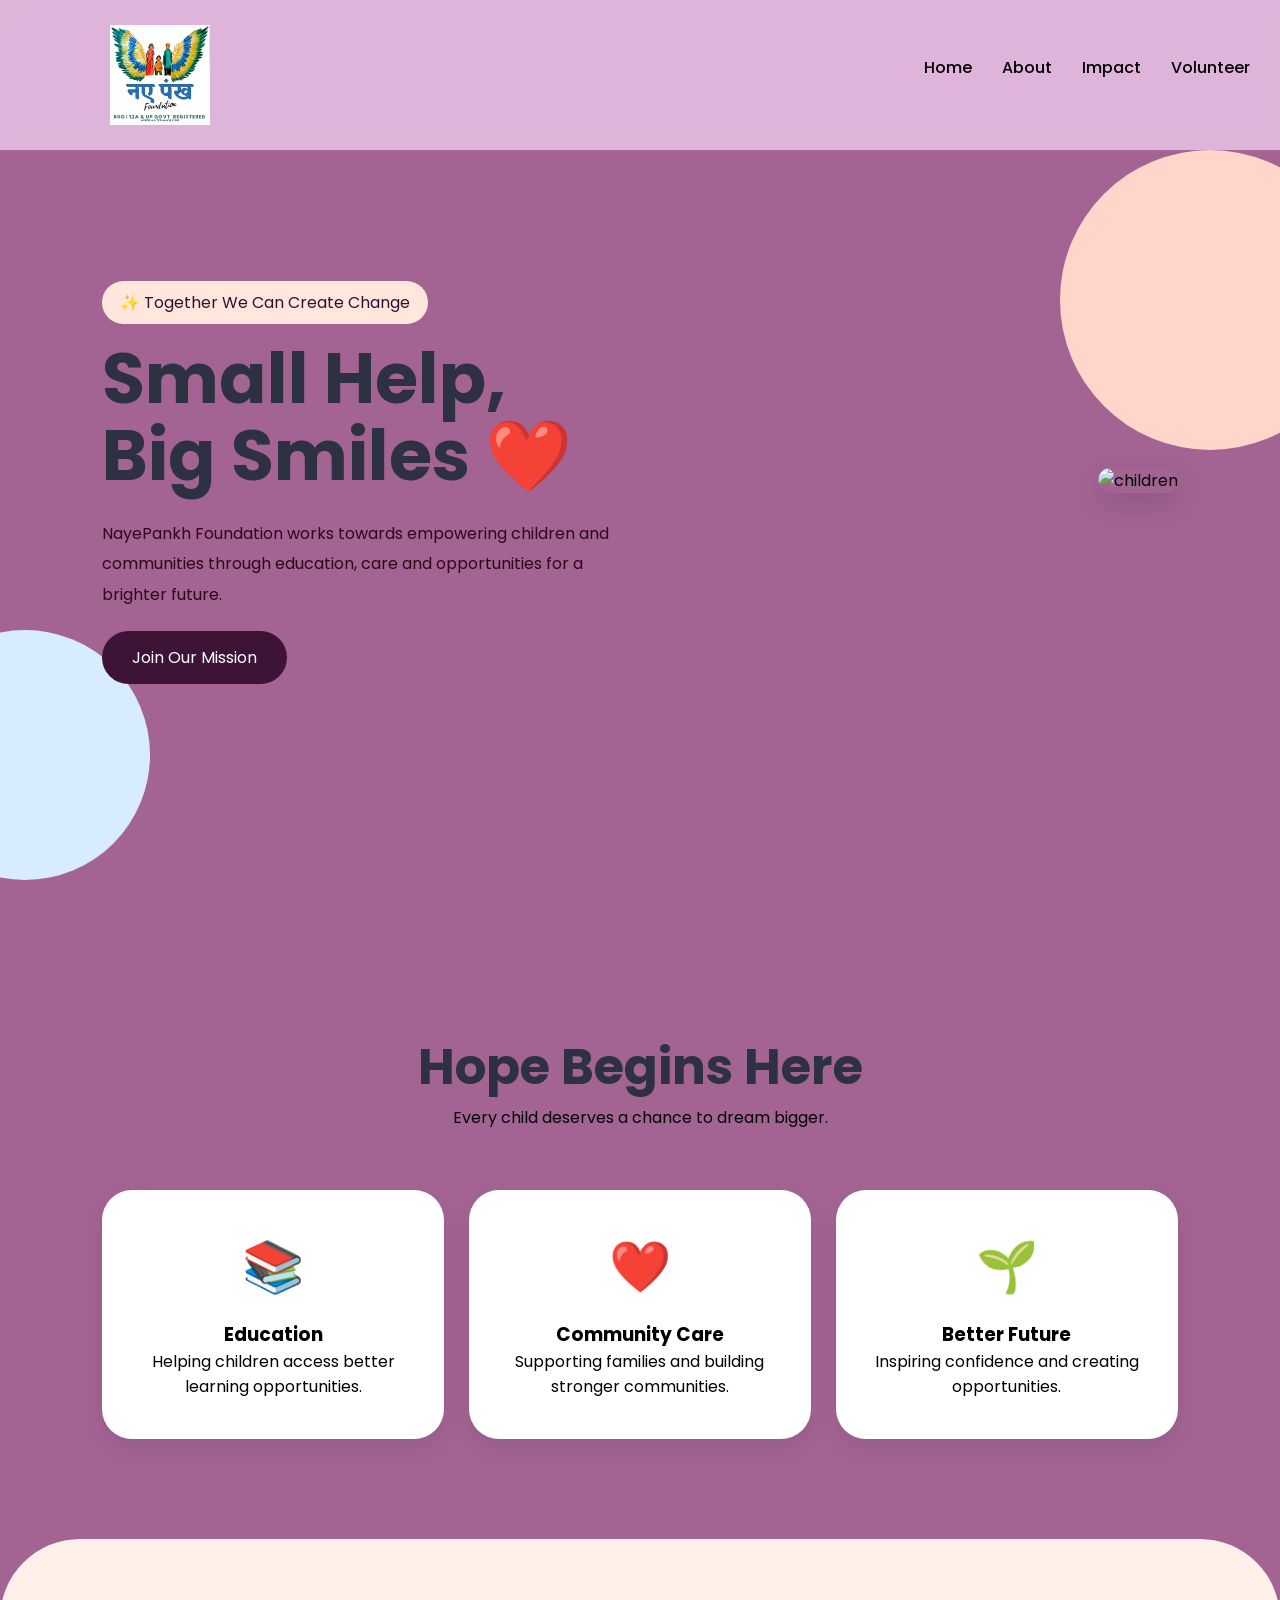
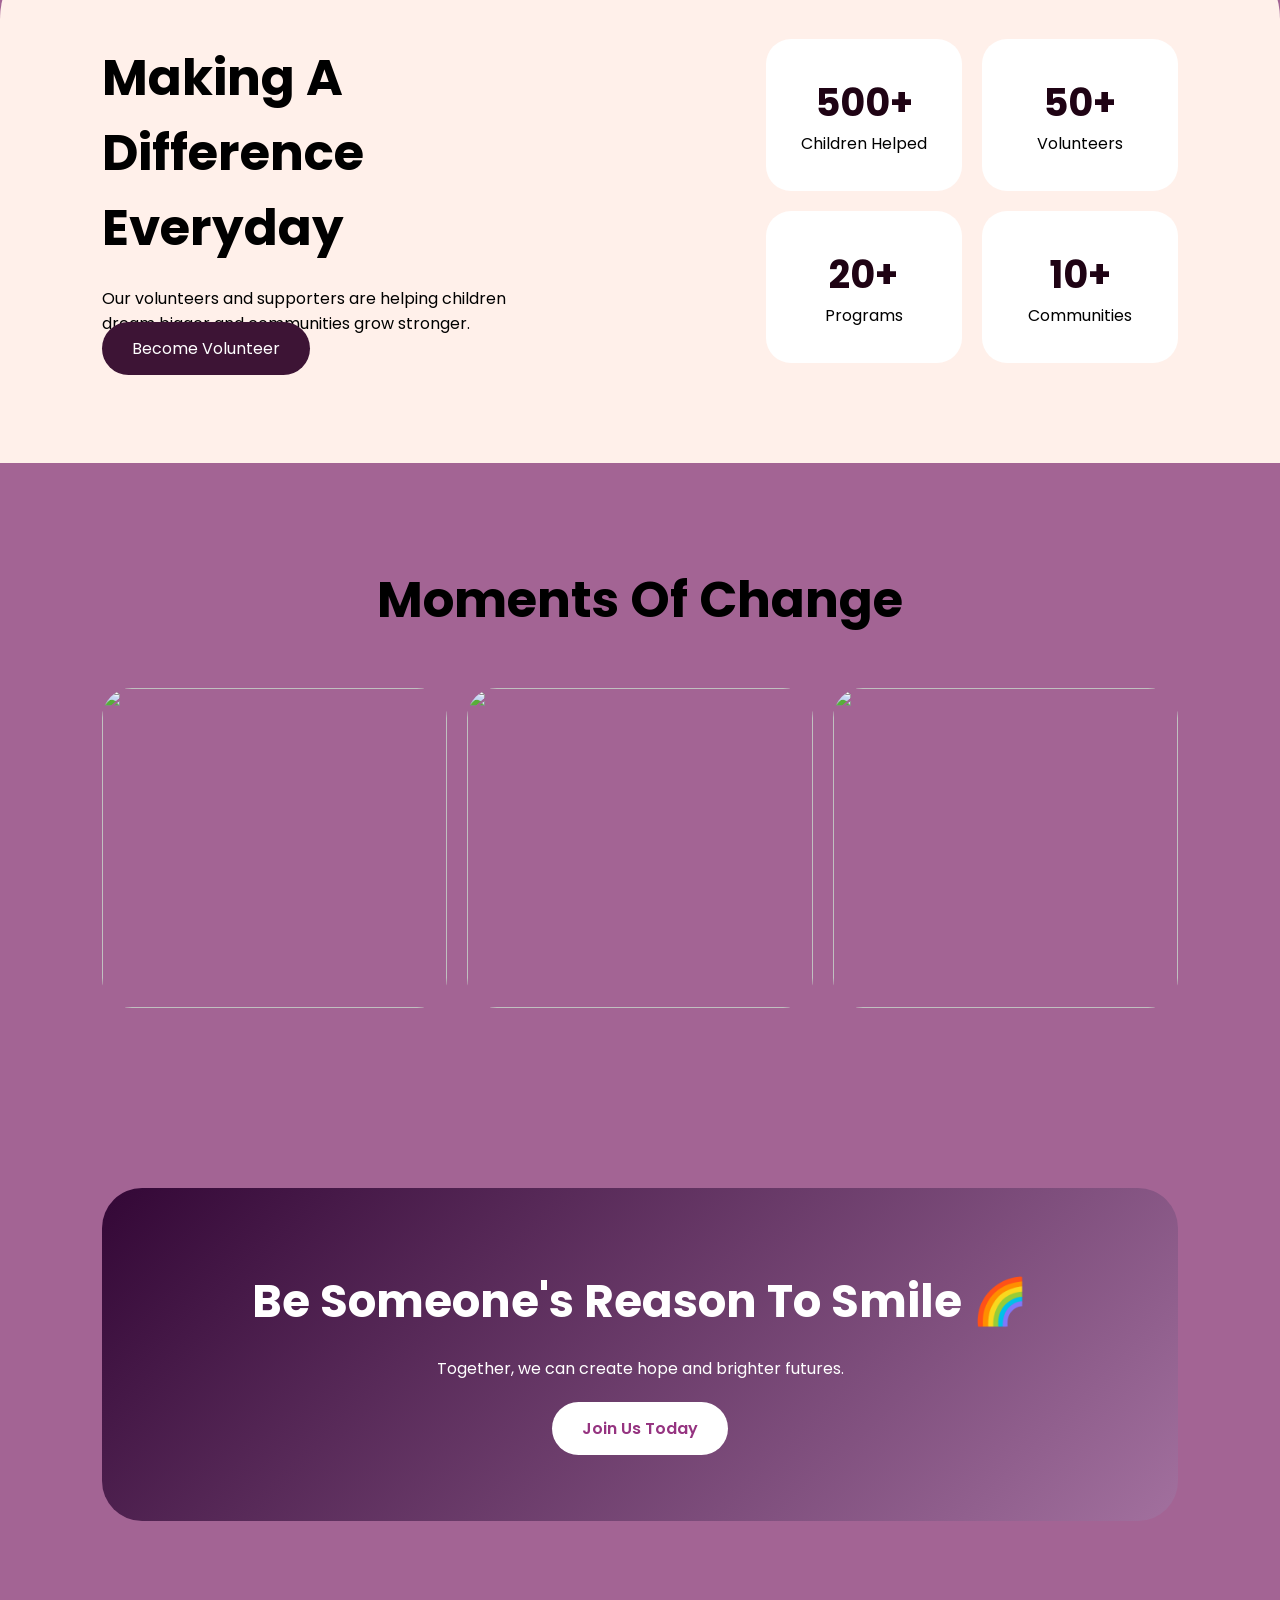
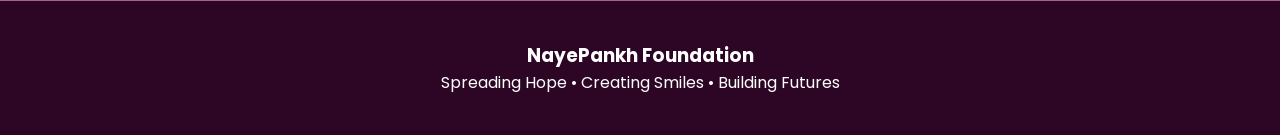
==== index.html @ c18c9e06 "Rename nayepankh.html to index.html" ====
<!DOCTYPE html>
<html lang="en">
<head>
  <meta charset="UTF-8" />
  <meta name="viewport" content="width=device-width, initial-scale=1.0"/>
  <title>NayePankh Foundation</title>
  <link rel="stylesheet" href="nayepankh.css">
</head>
<body>

  <!-- Navbar -->
  <header>
    <nav>
        <div class="mainlogo">
      </div>
      <div class="logo"></div>
      

      <ul>
        <li><a href="#">Home</a></li>
        <li><a href="#">About</a></li>
        <li><a href="#">Impact</a></li>
        <li><a href="#">Volunteer</a></li>
      </ul>
    </nav>
  </header>

  <!-- Hero -->
  <section class="hero">

    <div class="shape orange"></div>
    <div class="shape blue"></div>

    <div class="hero-text">
      <span>✨ Together We Can Create Change</span>

      <h1>
        Small Help, <br>
        Big Smiles ❤️
      </h1>

      <p>
        NayePankh Foundation works towards empowering
        children and communities through education,
        care and opportunities for a brighter future.
      </p>

      <a href="#" class="btn">Join Our Mission</a>
    </div>

    <div class="hero-image">
      <img src="https://images.unsplash.com/photo-1488521787991-ed7bbaae773c?w=900"
      alt="children">
    </div>

  </section>

  <!-- About -->
  <section class="about">

    <div class="title">
      <h2>Hope Begins Here</h2>
      <p>
        Every child deserves a chance to dream bigger.
      </p>
    </div>

    <div class="cards">

      <div class="card">
        <div class="icon">📚</div>
        <h3>Education</h3>
        <p>
          Helping children access better learning
          opportunities.
        </p>
      </div>

      <div class="card">
        <div class="icon">❤️</div>
        <h3>Community Care</h3>
        <p>
          Supporting families and building
          stronger communities.
        </p>
      </div>

      <div class="card">
        <div class="icon">🌱</div>
        <h3>Better Future</h3>
        <p>
          Inspiring confidence and creating
          opportunities.
        </p>
      </div>

    </div>
  </section>

  <!-- Impact -->
  <section class="impact">

    <div class="impact-left">
      <h2>Making A Difference Everyday</h2>

      <p>
        Our volunteers and supporters are helping
        children dream bigger and communities grow stronger.
      </p>

      <a href="#" class="btn">Become Volunteer</a>
    </div>

    <div class="stats">

      <div class="stat">
        <h3>500+</h3>
        <p>Children Helped</p>
      </div>

      <div class="stat">
        <h3>50+</h3>
        <p>Volunteers</p>
      </div>

      <div class="stat">
        <h3>20+</h3>
        <p>Programs</p>
      </div>

      <div class="stat">
        <h3>10+</h3>
        <p>Communities</p>
      </div>

    </div>
  </section>

  <!-- Gallery Section -->
  <section class="gallery">

    <h2>Moments Of Change</h2>

    <div class="gallery-box">

      <img src="https://images.unsplash.com/photo-1516627145497-ae6968895b74?w=700">

      <img src="https://images.unsplash.com/photo-1509099836639-18ba1795216d?w=700">

      <img src="https://images.unsplash.com/photo-1488521787991-ed7bbaae773c?w=700">

    </div>

  </section>

  <!-- CTA -->
  <section class="cta">

    <h2>Be Someone's Reason To Smile 🌈</h2>

    <p>
      Together, we can create hope and brighter futures.
    </p>

    <a href="#" class="cta-btn">
      Join Us Today
    </a>

  </section>

  <!-- Footer -->
  <footer>
    <h3>NayePankh Foundation</h3>
    <p>Spreading Hope • Creating Smiles • Building Futures</p>
  </footer>

</body>
</html>
---- nayepankh.css ----
@import url('https://fonts.googleapis.com/css2?family=Poppins:wght@300;400;500;600;700&display=swap');

*{
    margin:0;
    padding:0;
    box-sizing:border-box;
    font-family:'Poppins',sans-serif;
}

body{
    background:#a36494;
    overflow-x:hidden;
}

/* NAVBAR */

header{
    position:fixed;
    width:100%;
    height: 150px;
    top:0;
    z-index:1000;
    background:rgba(230, 189, 226, 0.9);
    backdrop-filter:blur(10px);
}

nav{

    padding:10px 30px;
    display:flex;
    justify-content:space-between;
    align-items:center;
}
.mainlogo{
    display: flex;
    align-items: center;
    height: 100px;
    width: 100px;
    background-color: #6e0825;
    justify-items: left;
   background-image: url("np.jpg");
   background-size: contain;
   margin-right: auto;
   margin-left: 80px;
   margin-top: 15px;
   
}
.logo{
    padding-right: 0%;
    margin-right: 0px;
    height: 100px;
    width: 100px;
    color:#988c88;
    font-size:32px;
}

nav ul{
    display:flex;
    gap:30px;
    list-style:none;
}

nav a{
    text-decoration:none;
    color:#000000;
    font-weight:500;
}

nav a:hover{
    color:#641b59;
    font-weight: 700;
}

/* HERO */

.hero{
    min-height:100vh;
    display:flex;
    align-items:center;
    justify-content:space-between;
    padding:120px 8%;
    position:relative;
    margin-top: 30px;
}

.hero-text{
    width:50%;
    z-index:2;
}

.hero-text span{
    background:#ffe7de;
    color:#380d31;
    padding:10px 18px;
    border-radius:30px;
}

.hero-text h1{
    font-size:70px;
    line-height:1.1;
    margin:25px 0;
    color:#2d3142;
}

.hero-text p{
    line-height:1.9;
    color:#2e0518;
    margin-bottom:35px;
}

.btn{
    background:#3d1435;
    color:rgb(255, 255, 255);
    text-decoration:none;
    padding:15px 30px;
    border-radius:40px;
    transition:0.4s;
    margin-top: 20px;
}

.btn:hover{
    transform:translateY(-5px);
}

.hero-image img{
    width:500px;
    border-radius:30px;
    box-shadow:0 10px 30px rgba(0,0,0,0.15);
    z-index:2;
    position:relative;
}

/* SHAPES */

.shape{
    position:absolute;
    border-radius:50%;
    z-index:1;
}

.orange{
    width:300px;
    height:300px;
    background:#ffd6c9;
    top:120px;
    right:-80px;
}

.blue{
    width:250px;
    height:250px;
    background:#d7ecff;
    bottom:50px;
    left:-100px;
}

/* ABOUT */

.about{
    padding:100px 8%;
}

.title{
    text-align:center;
    margin-bottom:60px;
}

.title h2{
    font-size:50px;
    color:#2d3142;
}

.cards{
    display:grid;
    grid-template-columns:repeat(auto-fit,minmax(250px,1fr));
    gap:25px;
}

.card{
    background:white;
    padding:40px 30px;
    border-radius:30px;
    text-align:center;
    box-shadow:0 10px 25px rgba(0,0,0,0.08);
    transition:0.4s;
}

.card:hover{
    transform:translateY(-12px);
}

.icon{
    font-size:50px;
    margin-bottom:15px;
}

/* IMPACT */

.impact{
    background:#fff0ea;
    padding:100px 8%;
    display:flex;
    justify-content:space-between;
    align-items:center;
    border-radius:80px 80px 0 0;
}

.impact-left{
    width:40%;
}

.impact-left h2{
    font-size:50px;
    margin-bottom:20px;
}
.impact-left a{
    margin-top: 50px;
    margin-bottom: 10px;
}
.stats{
    display:grid;
    grid-template-columns:repeat(2,1fr);
    gap:20px;
}

.stat{
    background:white;
    padding:35px;
    border-radius:25px;
    text-align:center;
}

.stat h3{
    color:#1f0314;
    font-size:38px;
}

/* GALLERY */

.gallery{
    padding:100px 8%;
    text-align:center;
}

.gallery h2{
    font-size:50px;
    margin-bottom:50px;
}

.gallery-box{
    display:grid;
    grid-template-columns:repeat(3,1fr);
    gap:20px;
}

.gallery img{
    width:100%;
    height:320px;
    object-fit:cover;
    border-radius:30px;
    transition:0.4s;
}

.gallery img:hover{
    transform:scale(1.05);
}

/* CTA */

.cta{
    margin:80px 8%;
    background:linear-gradient(135deg,#330736,#a2709e);
    text-align:center;
    color:white;
    padding:80px;
    border-radius:40px;
}

.cta h2{
    font-size:45px;
}

.cta p{
    margin:20px 0 35px;
}

.cta-btn{
    background:white;
    color:#953380;
    padding:15px 30px;
    text-decoration:none;
    border-radius:40px;
    font-weight:600;
}

/* FOOTER */

footer{
    background:#2e0625;
    color:white;
    text-align:center;
    padding:40px;
}

/* RESPONSIVE */

@media(max-width:900px){

.hero{
    flex-direction:column;
    text-align:center;
}

.hero-text{
    width:100%;
}

.hero-image img{
    width:100%;
    margin-top:40px;
}

.impact{
    flex-direction:column;
    gap:40px;
}

.impact-left{
    width:100%;
    text-align:center;
}

.gallery-box{
    grid-template-columns:1fr;
}

nav ul{
    display:none;
}

.hero-text h1{
    font-size:50px;
}

}
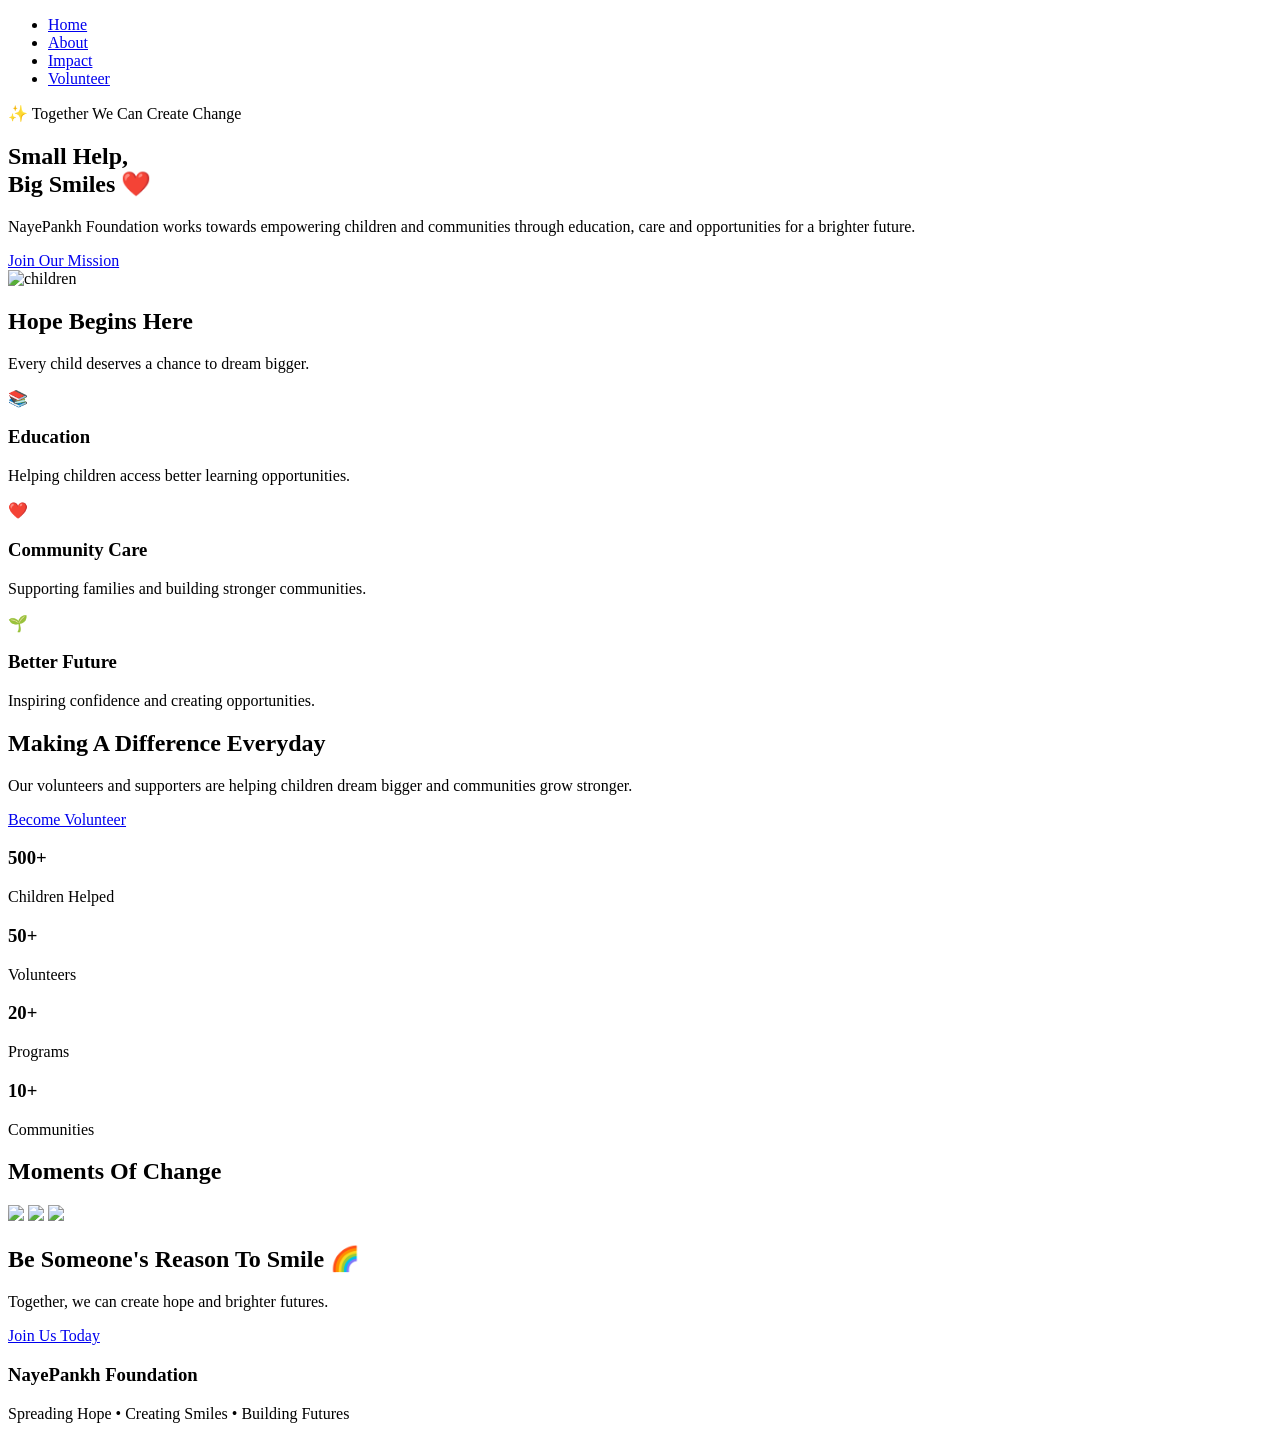
==== commit a84de366: "Update index.html" ====
--- a/index.html
+++ b/index.html
@@ -4,7 +4,7 @@
   <meta charset="UTF-8" />
   <meta name="viewport" content="width=device-width, initial-scale=1.0"/>
   <title>NayePankh Foundation</title>
-  <link rel="stylesheet" href="nayepankh.css">
+  <link rel="stylesheet" href="index.css">
 </head>
 <body>
 
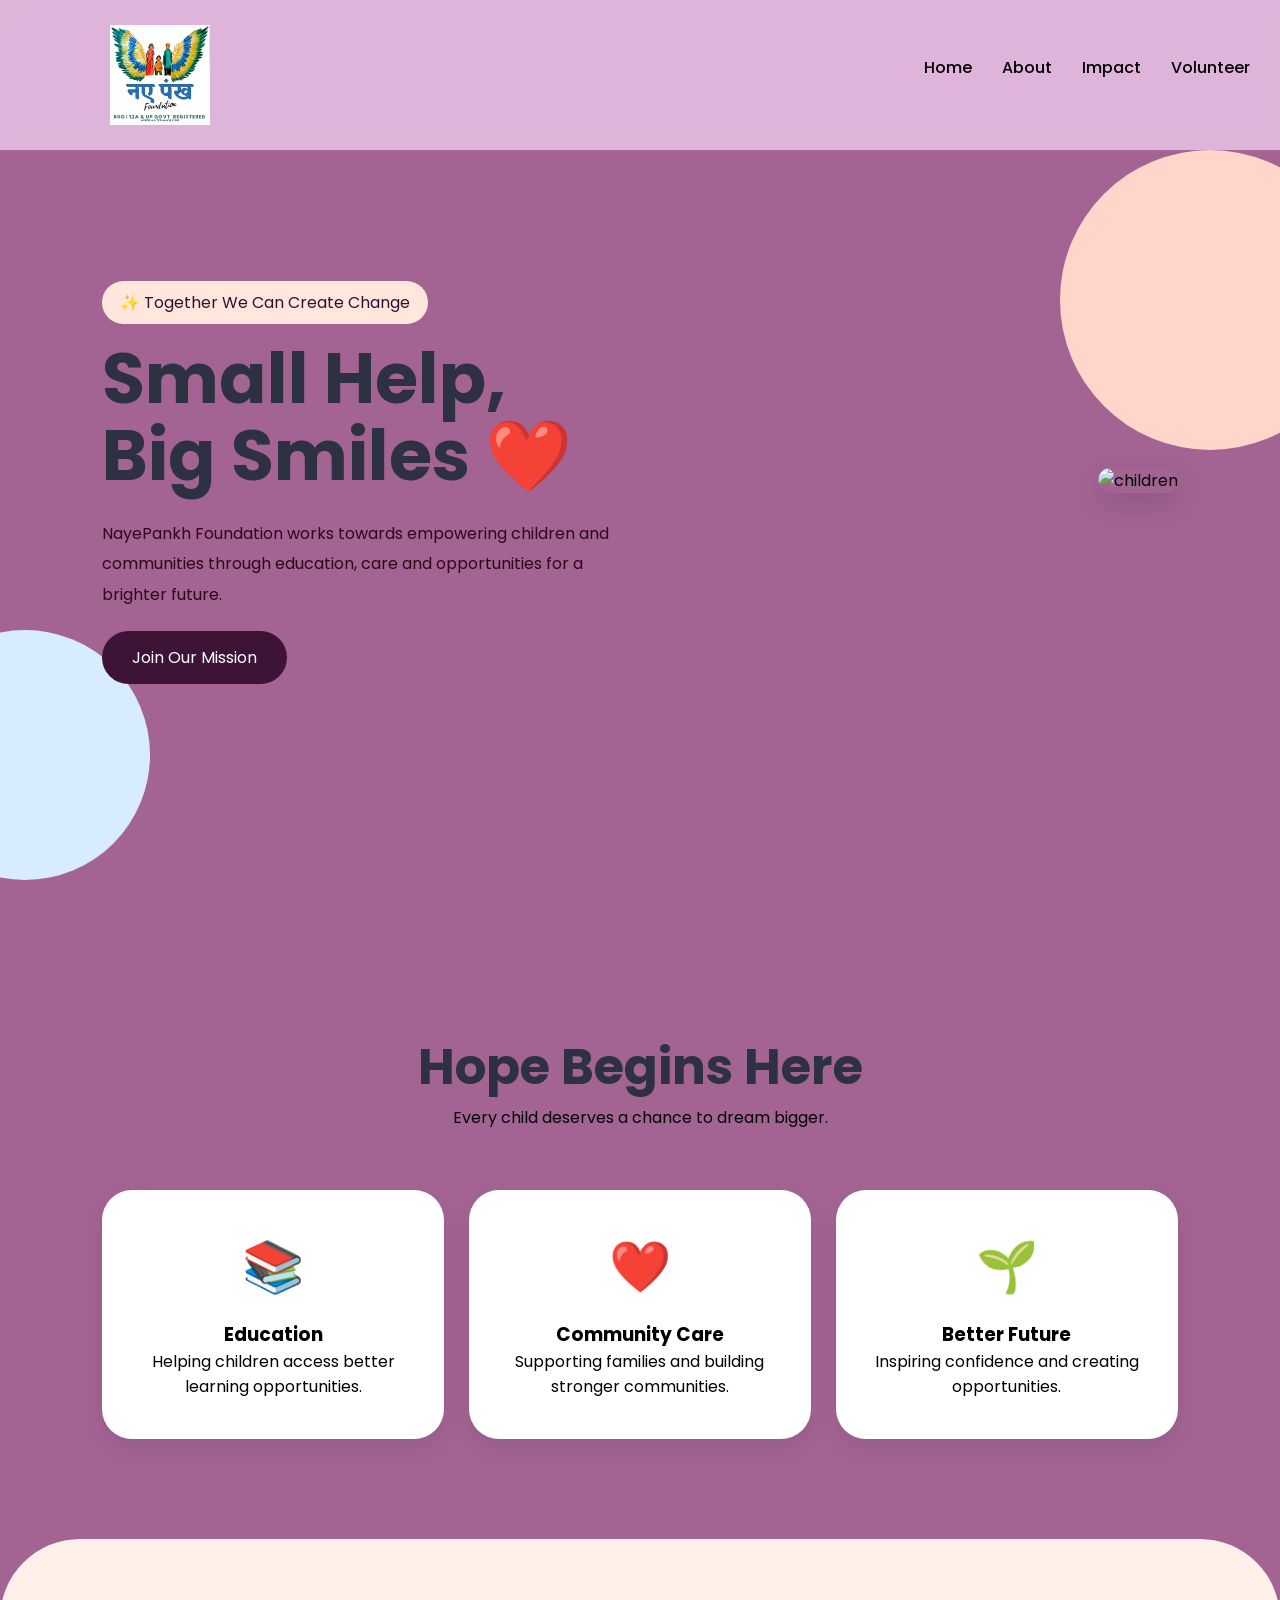
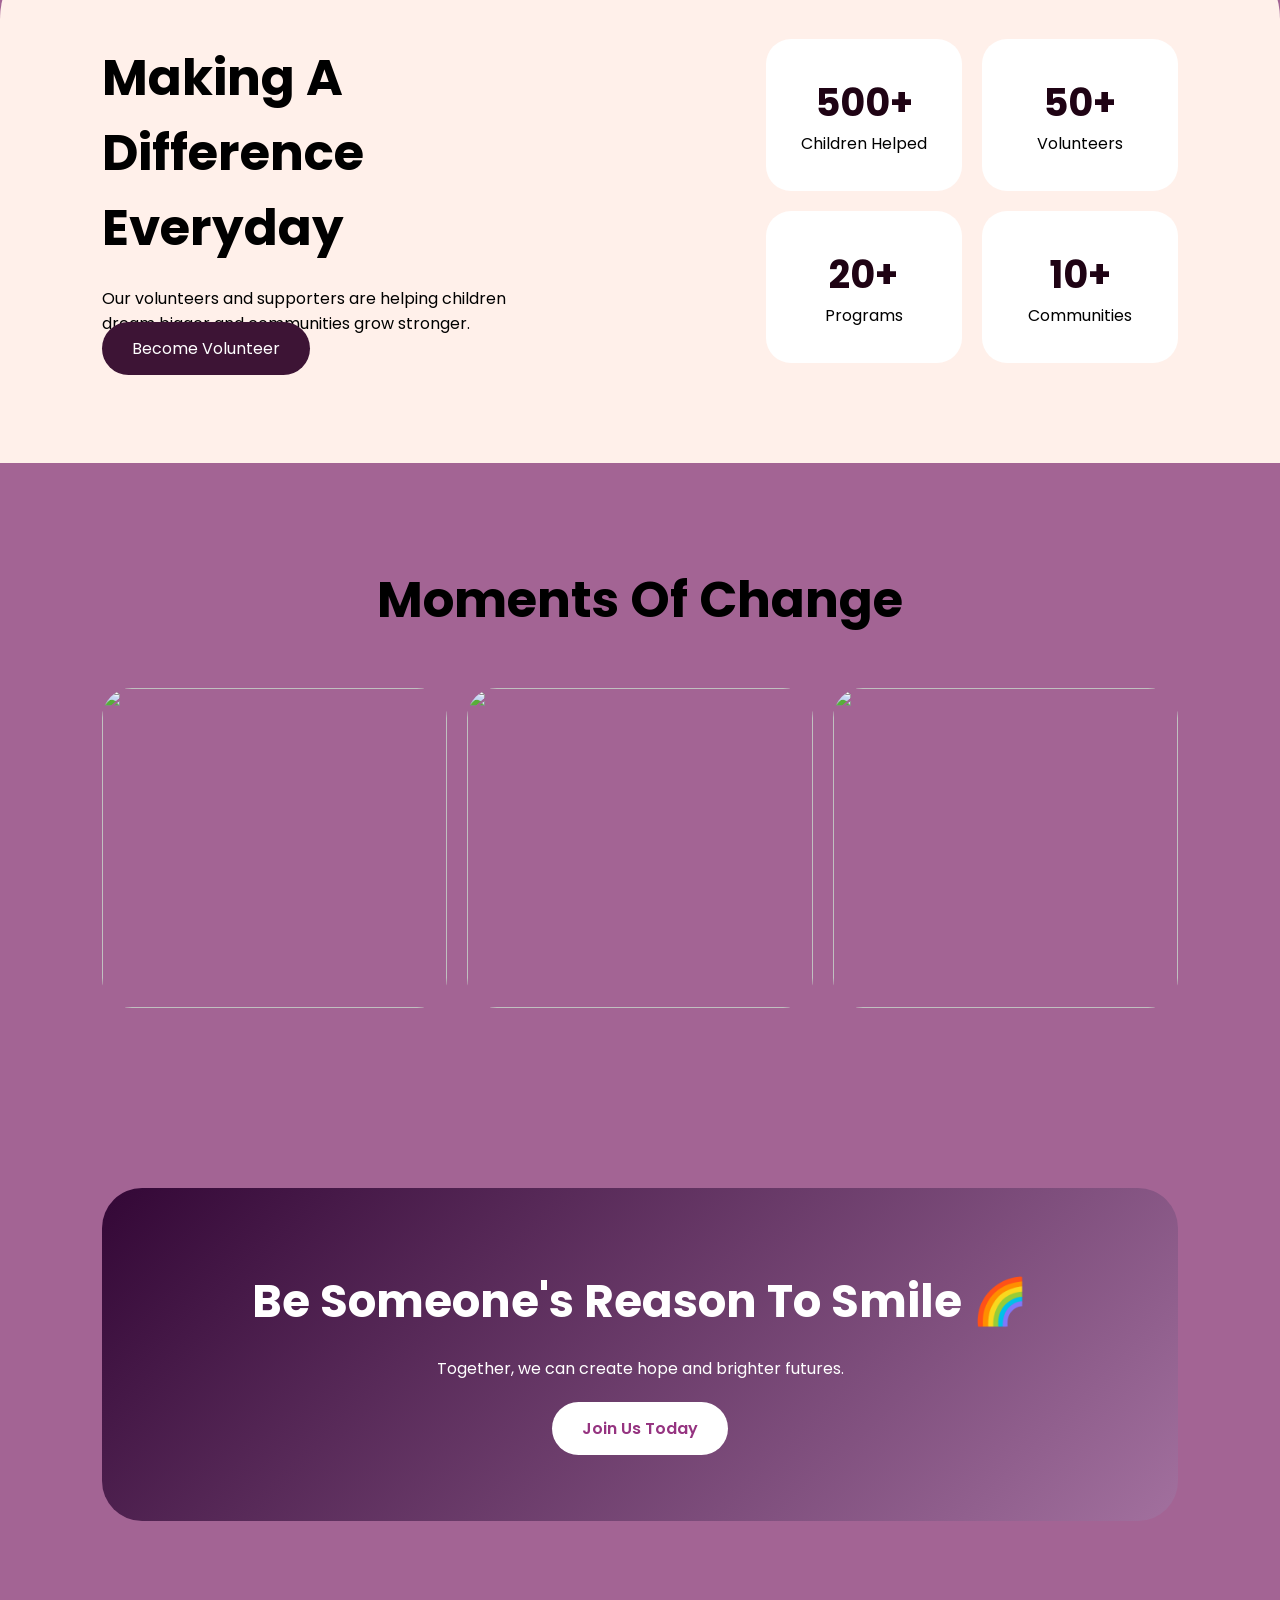
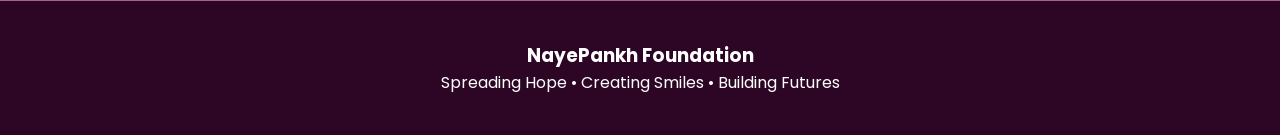
==== commit e31e5407: "Update index.html" ====
--- a/index.html
+++ b/index.html
@@ -4,7 +4,7 @@
   <meta charset="UTF-8" />
   <meta name="viewport" content="width=device-width, initial-scale=1.0"/>
   <title>NayePankh Foundation</title>
-  <link rel="stylesheet" href="index.css">
+  <link rel="stylesheet" href="nayepankh.css">
 </head>
 <body>
 
--- a/nayepankh.css
+++ b/nayepankh.css
@@ -0,0 +1,345 @@
+@import url('https://fonts.googleapis.com/css2?family=Poppins:wght@300;400;500;600;700&display=swap');
+
+*{
+    margin:0;
+    padding:0;
+    box-sizing:border-box;
+    font-family:'Poppins',sans-serif;
+}
+
+body{
+    background:#a36494;
+    overflow-x:hidden;
+}
+
+/* NAVBAR */
+
+header{
+    position:fixed;
+    width:100%;
+    height: 150px;
+    top:0;
+    z-index:1000;
+    background:rgba(230, 189, 226, 0.9);
+    backdrop-filter:blur(10px);
+}
+
+nav{
+
+    padding:10px 30px;
+    display:flex;
+    justify-content:space-between;
+    align-items:center;
+}
+.mainlogo{
+    display: flex;
+    align-items: center;
+    height: 100px;
+    width: 100px;
+    background-color: #6e0825;
+    justify-items: left;
+   background-image: url("np.jpg");
+   background-size: contain;
+   margin-right: auto;
+   margin-left: 80px;
+   margin-top: 15px;
+   
+}
+.logo{
+    padding-right: 0%;
+    margin-right: 0px;
+    height: 100px;
+    width: 100px;
+    color:#988c88;
+    font-size:32px;
+}
+
+nav ul{
+    display:flex;
+    gap:30px;
+    list-style:none;
+}
+
+nav a{
+    text-decoration:none;
+    color:#000000;
+    font-weight:500;
+}
+
+nav a:hover{
+    color:#641b59;
+    font-weight: 700;
+}
+
+/* HERO */
+
+.hero{
+    min-height:100vh;
+    display:flex;
+    align-items:center;
+    justify-content:space-between;
+    padding:120px 8%;
+    position:relative;
+    margin-top: 30px;
+}
+
+.hero-text{
+    width:50%;
+    z-index:2;
+}
+
+.hero-text span{
+    background:#ffe7de;
+    color:#380d31;
+    padding:10px 18px;
+    border-radius:30px;
+}
+
+.hero-text h1{
+    font-size:70px;
+    line-height:1.1;
+    margin:25px 0;
+    color:#2d3142;
+}
+
+.hero-text p{
+    line-height:1.9;
+    color:#2e0518;
+    margin-bottom:35px;
+}
+
+.btn{
+    background:#3d1435;
+    color:rgb(255, 255, 255);
+    text-decoration:none;
+    padding:15px 30px;
+    border-radius:40px;
+    transition:0.4s;
+    margin-top: 20px;
+}
+
+.btn:hover{
+    transform:translateY(-5px);
+}
+
+.hero-image img{
+    width:500px;
+    border-radius:30px;
+    box-shadow:0 10px 30px rgba(0,0,0,0.15);
+    z-index:2;
+    position:relative;
+}
+
+/* SHAPES */
+
+.shape{
+    position:absolute;
+    border-radius:50%;
+    z-index:1;
+}
+
+.orange{
+    width:300px;
+    height:300px;
+    background:#ffd6c9;
+    top:120px;
+    right:-80px;
+}
+
+.blue{
+    width:250px;
+    height:250px;
+    background:#d7ecff;
+    bottom:50px;
+    left:-100px;
+}
+
+/* ABOUT */
+
+.about{
+    padding:100px 8%;
+}
+
+.title{
+    text-align:center;
+    margin-bottom:60px;
+}
+
+.title h2{
+    font-size:50px;
+    color:#2d3142;
+}
+
+.cards{
+    display:grid;
+    grid-template-columns:repeat(auto-fit,minmax(250px,1fr));
+    gap:25px;
+}
+
+.card{
+    background:white;
+    padding:40px 30px;
+    border-radius:30px;
+    text-align:center;
+    box-shadow:0 10px 25px rgba(0,0,0,0.08);
+    transition:0.4s;
+}
+
+.card:hover{
+    transform:translateY(-12px);
+}
+
+.icon{
+    font-size:50px;
+    margin-bottom:15px;
+}
+
+/* IMPACT */
+
+.impact{
+    background:#fff0ea;
+    padding:100px 8%;
+    display:flex;
+    justify-content:space-between;
+    align-items:center;
+    border-radius:80px 80px 0 0;
+}
+
+.impact-left{
+    width:40%;
+}
+
+.impact-left h2{
+    font-size:50px;
+    margin-bottom:20px;
+}
+.impact-left a{
+    margin-top: 50px;
+    margin-bottom: 10px;
+}
+.stats{
+    display:grid;
+    grid-template-columns:repeat(2,1fr);
+    gap:20px;
+}
+
+.stat{
+    background:white;
+    padding:35px;
+    border-radius:25px;
+    text-align:center;
+}
+
+.stat h3{
+    color:#1f0314;
+    font-size:38px;
+}
+
+/* GALLERY */
+
+.gallery{
+    padding:100px 8%;
+    text-align:center;
+}
+
+.gallery h2{
+    font-size:50px;
+    margin-bottom:50px;
+}
+
+.gallery-box{
+    display:grid;
+    grid-template-columns:repeat(3,1fr);
+    gap:20px;
+}
+
+.gallery img{
+    width:100%;
+    height:320px;
+    object-fit:cover;
+    border-radius:30px;
+    transition:0.4s;
+}
+
+.gallery img:hover{
+    transform:scale(1.05);
+}
+
+/* CTA */
+
+.cta{
+    margin:80px 8%;
+    background:linear-gradient(135deg,#330736,#a2709e);
+    text-align:center;
+    color:white;
+    padding:80px;
+    border-radius:40px;
+}
+
+.cta h2{
+    font-size:45px;
+}
+
+.cta p{
+    margin:20px 0 35px;
+}
+
+.cta-btn{
+    background:white;
+    color:#953380;
+    padding:15px 30px;
+    text-decoration:none;
+    border-radius:40px;
+    font-weight:600;
+}
+
+/* FOOTER */
+
+footer{
+    background:#2e0625;
+    color:white;
+    text-align:center;
+    padding:40px;
+}
+
+/* RESPONSIVE */
+
+@media(max-width:900px){
+
+.hero{
+    flex-direction:column;
+    text-align:center;
+}
+
+.hero-text{
+    width:100%;
+}
+
+.hero-image img{
+    width:100%;
+    margin-top:40px;
+}
+
+.impact{
+    flex-direction:column;
+    gap:40px;
+}
+
+.impact-left{
+    width:100%;
+    text-align:center;
+}
+
+.gallery-box{
+    grid-template-columns:1fr;
+}
+
+nav ul{
+    display:none;
+}
+
+.hero-text h1{
+    font-size:50px;
+}
+
+}
